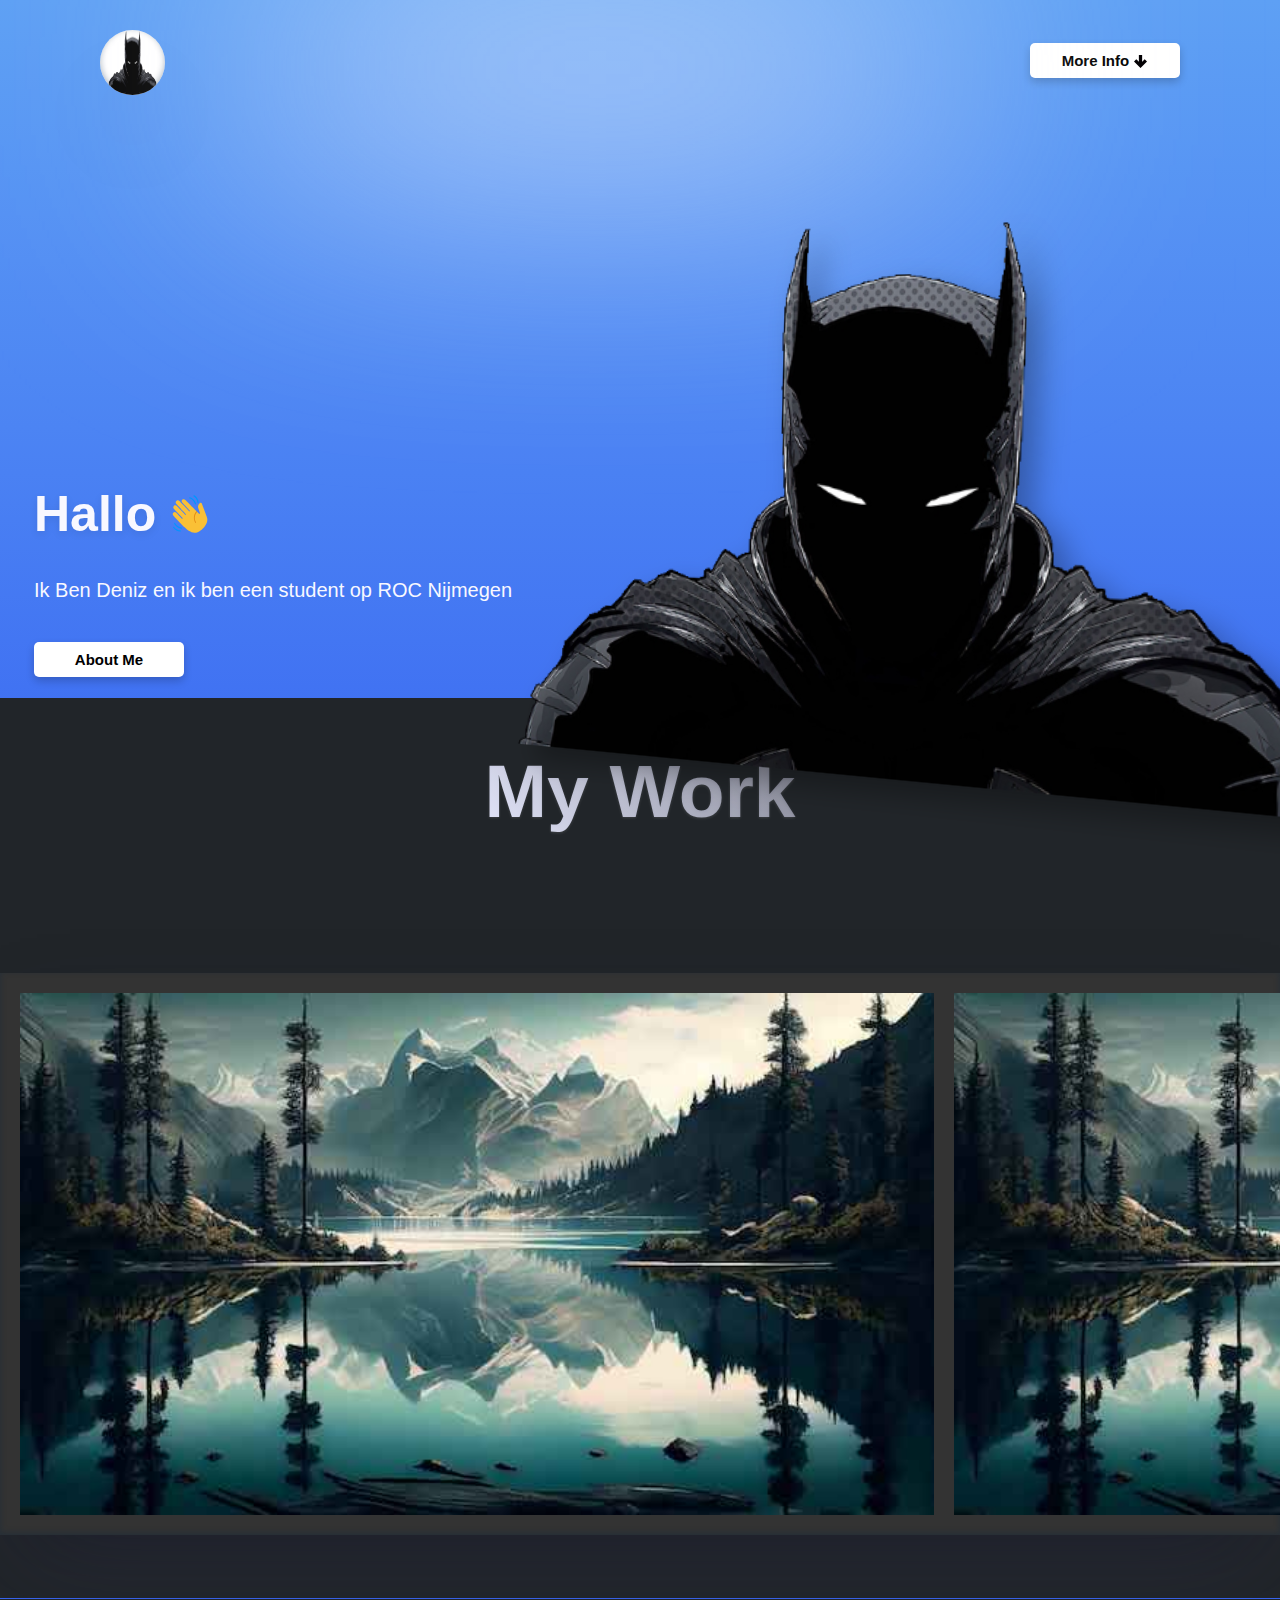
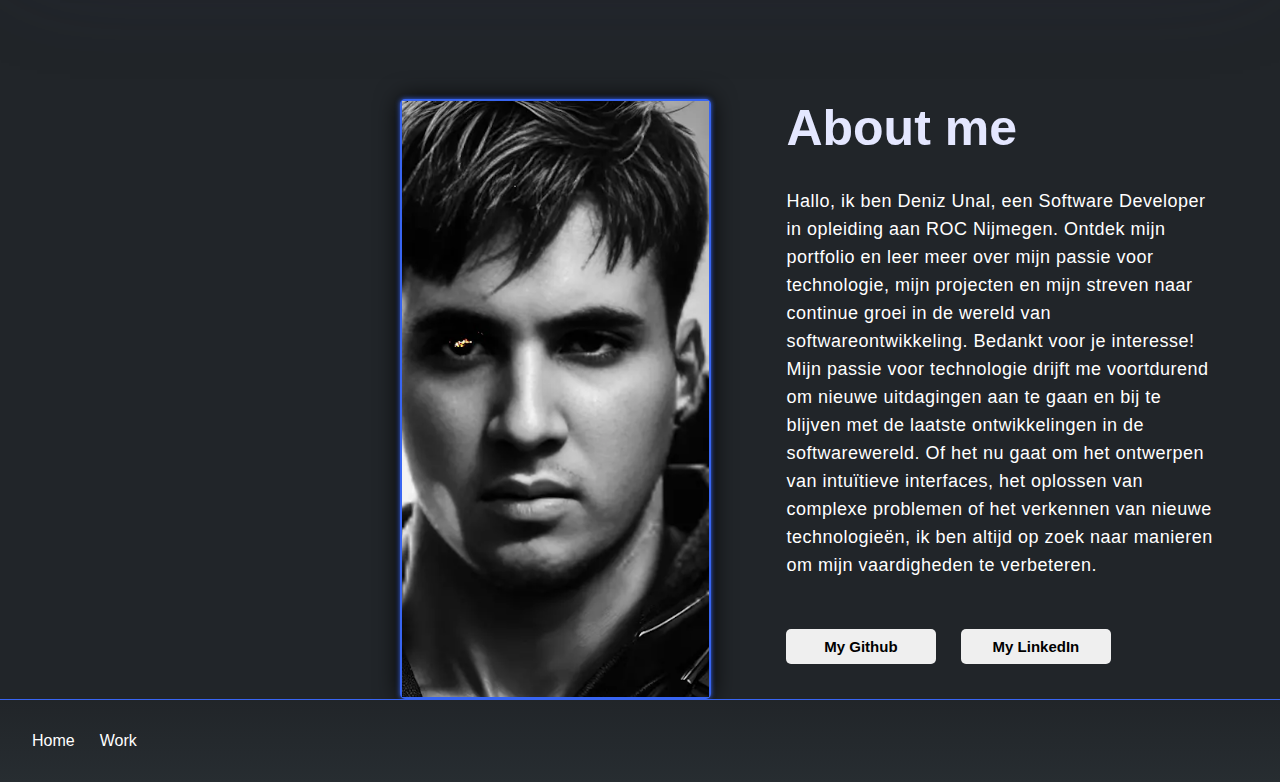
==== portfolio/index.html @ cc17d6c9 "save" ====
<!DOCTYPE html>
<html lang="en">
<head>
    <script src="js/script.js"></script>
    <meta charset="UTF-8">
    <meta name="viewport" content="width=device-width, initial-scale=1.0">
    <title>portfolio</title>
    <link rel="stylesheet" href="css\main.css">    
</head>
<body class="body">
    <div class="header">
        <a href="#bottompart" class="logo">
            <img src="/portfolio/images/batman-default.png" class="avatar">
        </a>
        <div class="headershadow">
        </div>  
        <div class="scrolldownbutton">
            <a href="#middle">
                <button class="scrolldown">More Info
                    <svg class="scrolldownsvg" height="200px" width="200px" version="1.1" id="Capa_1" xmlns="http://www.w3.org/2000/svg" xmlns:xlink="http://www.w3.org/1999/xlink" viewBox="0 0 32 32" xml:space="preserve" fill="#000000"><g id="SVGRepo_bgCarrier" stroke-width="0"></g><g id="SVGRepo_tracerCarrier" stroke-linecap="round" stroke-linejoin="round"></g><g id="SVGRepo_iconCarrier"> <g> <g id="arrow_x5F_down"> <path style="fill:#030104;" d="M32,16.016l-5.672-5.664c0,0-3.18,3.18-6.312,6.312V0h-8.023v16.664l-6.32-6.32L0,16.016L16,32 L32,16.016z"></path> </g> </g> </g></svg>
                </button>
            </a>
        </div>
    </div>
<section id="top" class="toppart">
<div class="container3">
    <div class="container4">
    <div class="underheader">Hallo
        <svg class="wavesvg" width="128" height="128" style="enable-background:new 0 0 128 128;" xmlns="http://www.w3.org/2000/svg" xmlns:xlink="http://www.w3.org/1999/xlink">
            <g>
              <path d="M39.11,79.56c-1.1,1.03-2.21-0.2-2.21-0.2S18.42,59.78,17.22,58.9c-1.69-1.23-5.31-3.16-8.93,0.57 c-1.51,1.55-3.97,5,0.6,10.56c0.99,1.2,29.78,31.54,31.46,33.18c0,0,13.3,12.94,21.35,17.81c2.23,1.35,4.74,2.78,7.67,3.78 c2.92,1,6.22,1.69,9.7,1.69c3.48,0.04,7.09-0.63,10.5-1.88c3.41-1.26,6.59-3.09,9.48-5.2c0.71-0.54,1.43-1.08,2.1-1.66l1.94-1.6 c1.35-1.13,2.61-2.32,3.82-3.53c2.43-2.42,4.62-5.01,6.55-7.66c1.92-2.66,3.55-5.41,4.85-8.15c1.3-2.74,2.21-5.49,2.76-8.09 c0.58-2.59,0.74-5.04,0.65-7.18c-0.02-2.14-0.45-3.97-0.8-5.43c-0.4-1.46-0.83-2.55-1.17-3.27c-0.33-0.72-0.51-1.1-0.51-1.1l0,0 c-0.46-1.29-0.9-2.52-1.29-3.63c-1.1-3.13-2.37-6.64-3.69-10.25c-0.56-1.53-0.82-2.22-0.82-2.22l0.01,0.03 c-4.85-13.17-10.06-26.74-10.06-26.74c-0.79-2.39-3.7-3.22-5.84-1.68c-6.18,4.44-8.07,10.92-5.89,17.83l5.59,15.32 c0.79,1.71-1.39,3.69-2.85,2.5c-4.59-3.74-14.3-14.05-14.3-14.05c-4.34-4.16-28.83-29.27-30.47-30.8 c-3.3-3.07-7.46-4.65-10.63-2.32c-3.24,2.38-4.14,6.06-1.01,10.08c0.85,1.09,25.6,27.24,25.6,27.24c1.44,1.51-0.26,3.65-1.85,2.18 c0,0-30.79-32.12-32.18-33.62c-3.15-3.42-8.21-4.17-11.21-1.35c-2.93,2.75-2.86,7.26,0.34,10.8c1.02,1.12,22.71,24.02,31.39,33.4 c0.58,0.63,1.03,1.47,0.17,2.26c-0.01,0.01-0.88,0.95-2-0.25c-2.36-2.52-25.93-27.08-27.24-28.41C18,35,13.96,33.55,10.71,36.53 c-2.96,2.71-3.44,7.44-0.04,10.78l28.55,30.18C39.22,77.49,40.15,78.59,39.11,79.56z" style="fill:#FAC036;"/>
              <path d="M85.46,54.4l2.41,2.58c0,0-13.79,13.31-4.39,33.75c0,0,1.22,2.59-0.38,3.02c0,0-1.4,0.78-3-3.2 C80.1,90.54,70.61,71.13,85.46,54.4z" style="fill:#E48C15;"/>
            </g>
            <path d="M63.28,10.2 c0,0,5.81,0.88,11.19,6.64c5.38,5.77,7.87,13.18,7.87,13.18" style="fill:none;stroke:#0096FF;stroke-width:4;stroke-linecap:round;stroke-miterlimit:10;"/>
            <path d="M77.44,3.5 c0,0,4.87,2.45,8.63,8.5c3.76,6.05,4.67,13.05,4.67,13.05" style="fill:none;stroke:#0096FF;stroke-width:4;stroke-linecap:round;stroke-miterlimit:10;"/>
            <path d="M35.71,110.73 c0,0-5.86,0.39-12.35-4.09S12.84,95.46,12.84,95.46" style="fill:none;stroke:#0096FF;stroke-width:4;stroke-linecap:round;stroke-miterlimit:10;"/>
            <path d="M31.53,120.56 c0,0-5.44,0.23-11.68-3.22s-10.44-9.12-10.44-9.12" style="fill:none;stroke:#0096FF;stroke-width:4;stroke-linecap:round;stroke-miterlimit:10;"/>
          </svg>
    </div>
    <div class="underunderheader">
            <div class="ikben">Ik Ben Deniz en ik ben een student op ROC Nijmegen</div>
    </div>
        <a href="#bottompart">
            <button class="aboutmebutton">About Me</button>
        </a>
    </button>
</div>
    <div class="glitch">
        <img class="batmanimg" style="transform: scale(0.9) perspective(500px) rotateY(-10deg) rotateX(-0.5deg) rotateZ(1.5deg);" src="/portfolio/images/batman-default.png">
    </div>
</div>
</section>
<section id="middle" class="middlepart">
       <div class="tekstofmywork1">
            <a class="tekstofmywork">My Work</a>
        </div> 
        <div class="undertekst">
            <div class="bar">
                <img class="imgslide" src="images/dummyimg.jpeg" alt="Dummy Image">
                <img class="imgslide" src="images/dummyimg.jpeg" alt="Dummy Image">
                <img class="imgslide" src="images/dummyimg.jpeg" alt="Dummy Image">
                <img class="imgslide" src="images/dummyimg.jpeg" alt="Dummy Image">
                <img class="imgslide" src="images/dummyimg.jpeg" alt="Dummy Image">
                <img class="imgslide" src="images/dummyimg.jpeg" alt="Dummy Image">
            </div>
        </div>
</section>
<section id="bottompart" class="bottompart">
    <div class="container2">
        <div class="fotovanzelf">
            <img class="aboutmeimg" src="images/ai edit.png"> 
        </div>
        <div class="containerfordetext">
        <div class="textboxaboutme">
            <a class="textaboutme1">About me</a>
        </div>
            <div class="infobox">
                <a class="infotext">
                    Hallo, ik ben Deniz Unal, een Software Developer in opleiding aan ROC Nijmegen. Ontdek mijn portfolio en leer meer over mijn passie voor technologie, mijn projecten en mijn streven naar continue groei in de wereld van softwareontwikkeling. Bedankt voor je interesse!
                    Mijn passie voor technologie drijft me voortdurend om nieuwe uitdagingen aan te gaan en bij te blijven met de laatste ontwikkelingen in de softwarewereld. Of het nu gaat om het ontwerpen van intuïtieve interfaces, het oplossen van complexe problemen of het verkennen van nieuwe technologieën, ik ben altijd op zoek naar manieren om mijn vaardigheden te verbeteren.
                </a>
            </div>
            <div class="buttonmycv">
                    <a href="https://github.com/Deniz278">
                        <button class="aboutmebuttons">My Github</button>                        
                    </a>
                    <a href="https://www.linkedin.com/in/deniz-unal-42a9272b0/">
                        <button class="aboutmebuttons">My LinkedIn</button>
                    </a>            
            </div>
        </div>
    </div>
</section>
<footer class="footer">
        <ul class="footerlist">
            <li>
                <a class="footertext" href="#top">Home</a>
            </li>
            <li>
                <a class="footertext" href="#middle">Work</a>
            </li>
            <li></li>
            <li></li>
        </ul>
</footer>
</body>
</html>
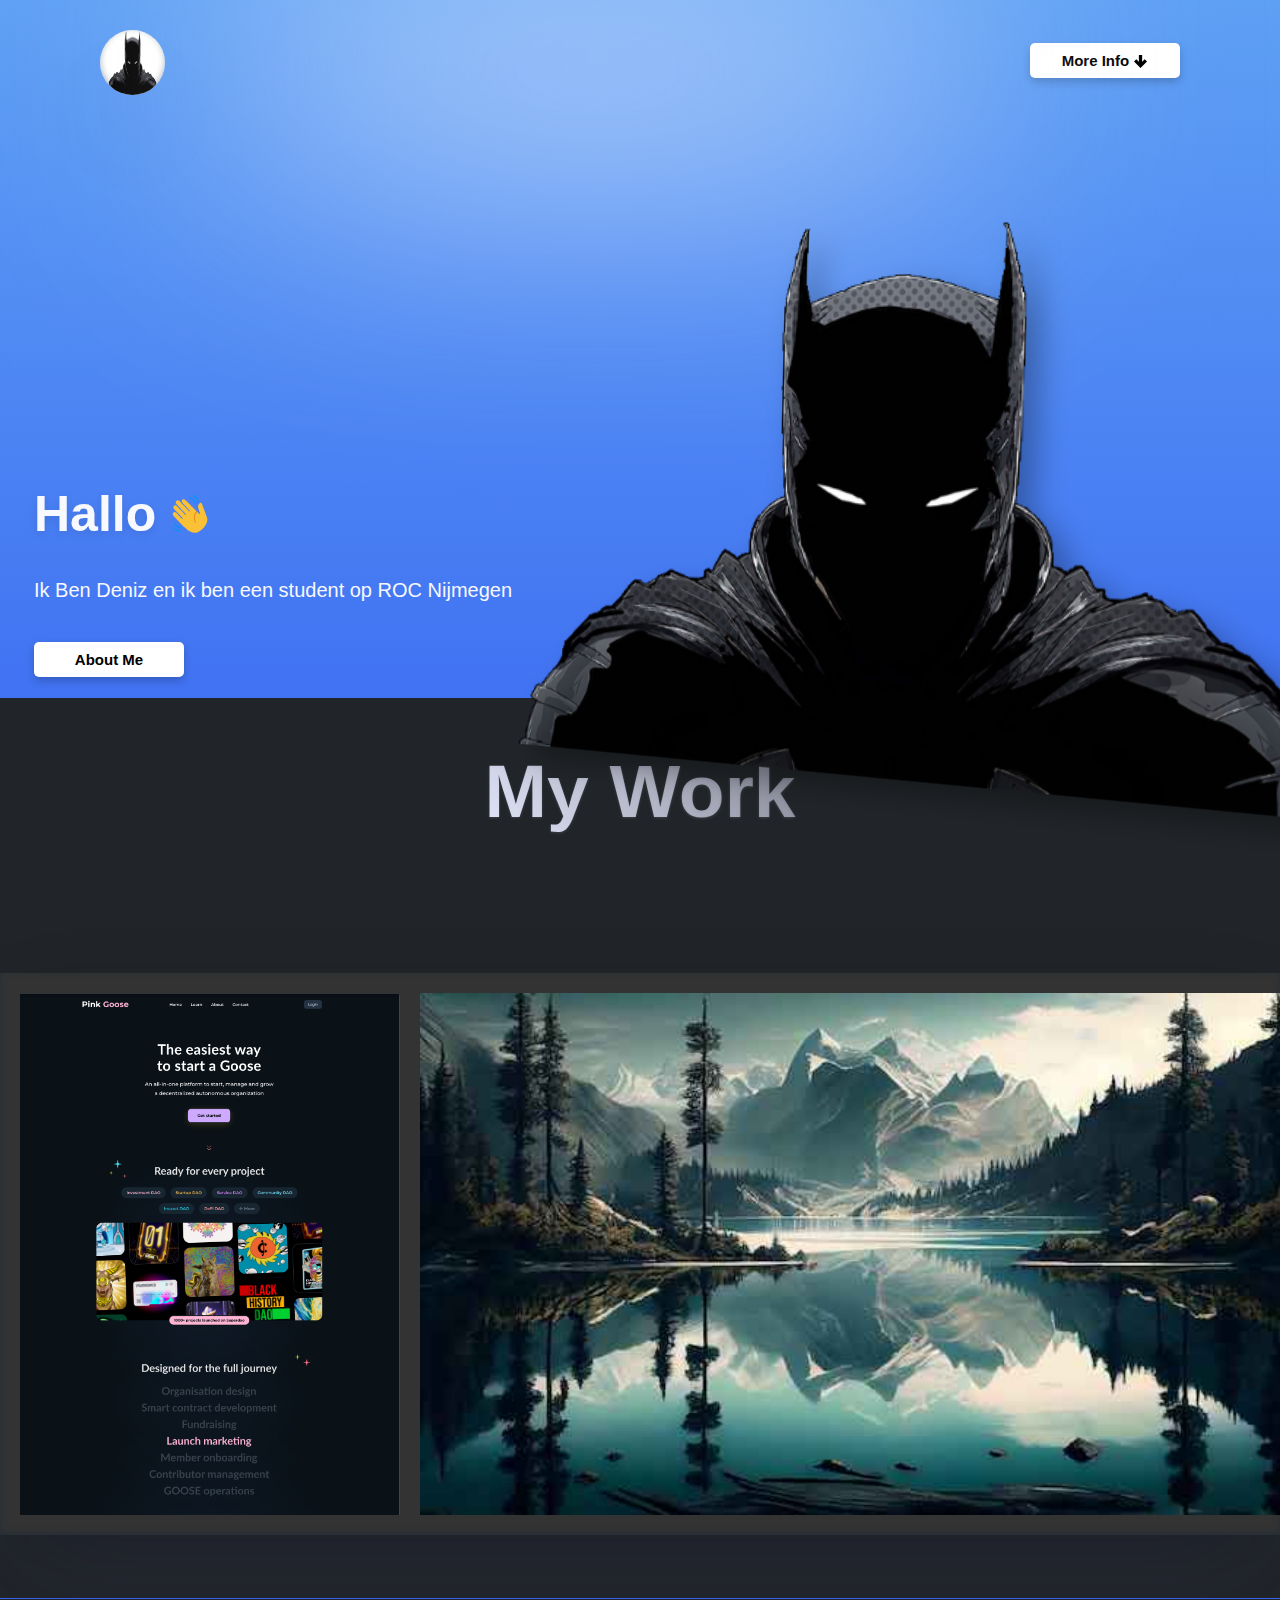
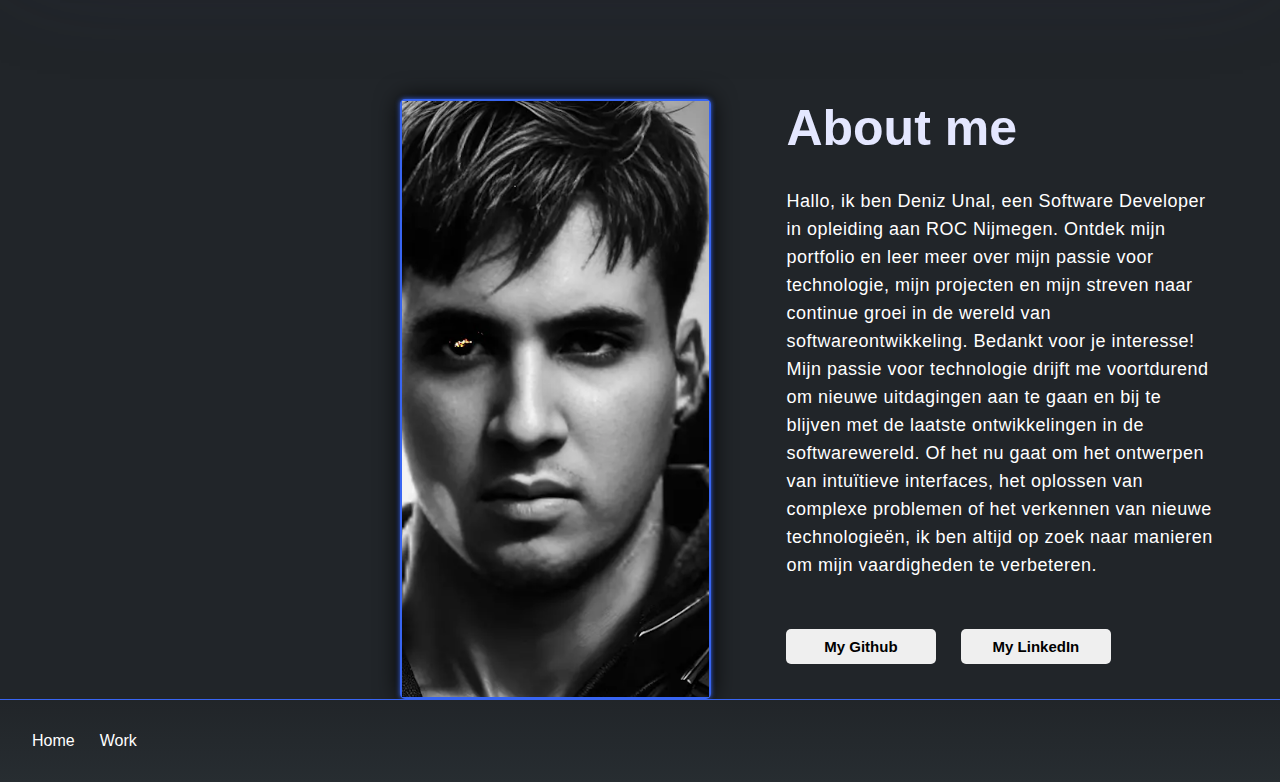
==== commit 1e4f7157: "update" ====
--- a/portfolio/index.html
+++ b/portfolio/index.html
@@ -56,7 +56,7 @@
         </div> 
         <div class="undertekst">
             <div class="bar">
-                <img class="imgslide" src="images/dummyimg.jpeg" alt="Dummy Image">
+                <img class="imgslide" src="images/pinkgoose.png" alt="PinkGoose">
                 <img class="imgslide" src="images/dummyimg.jpeg" alt="Dummy Image">
                 <img class="imgslide" src="images/dummyimg.jpeg" alt="Dummy Image">
                 <img class="imgslide" src="images/dummyimg.jpeg" alt="Dummy Image">
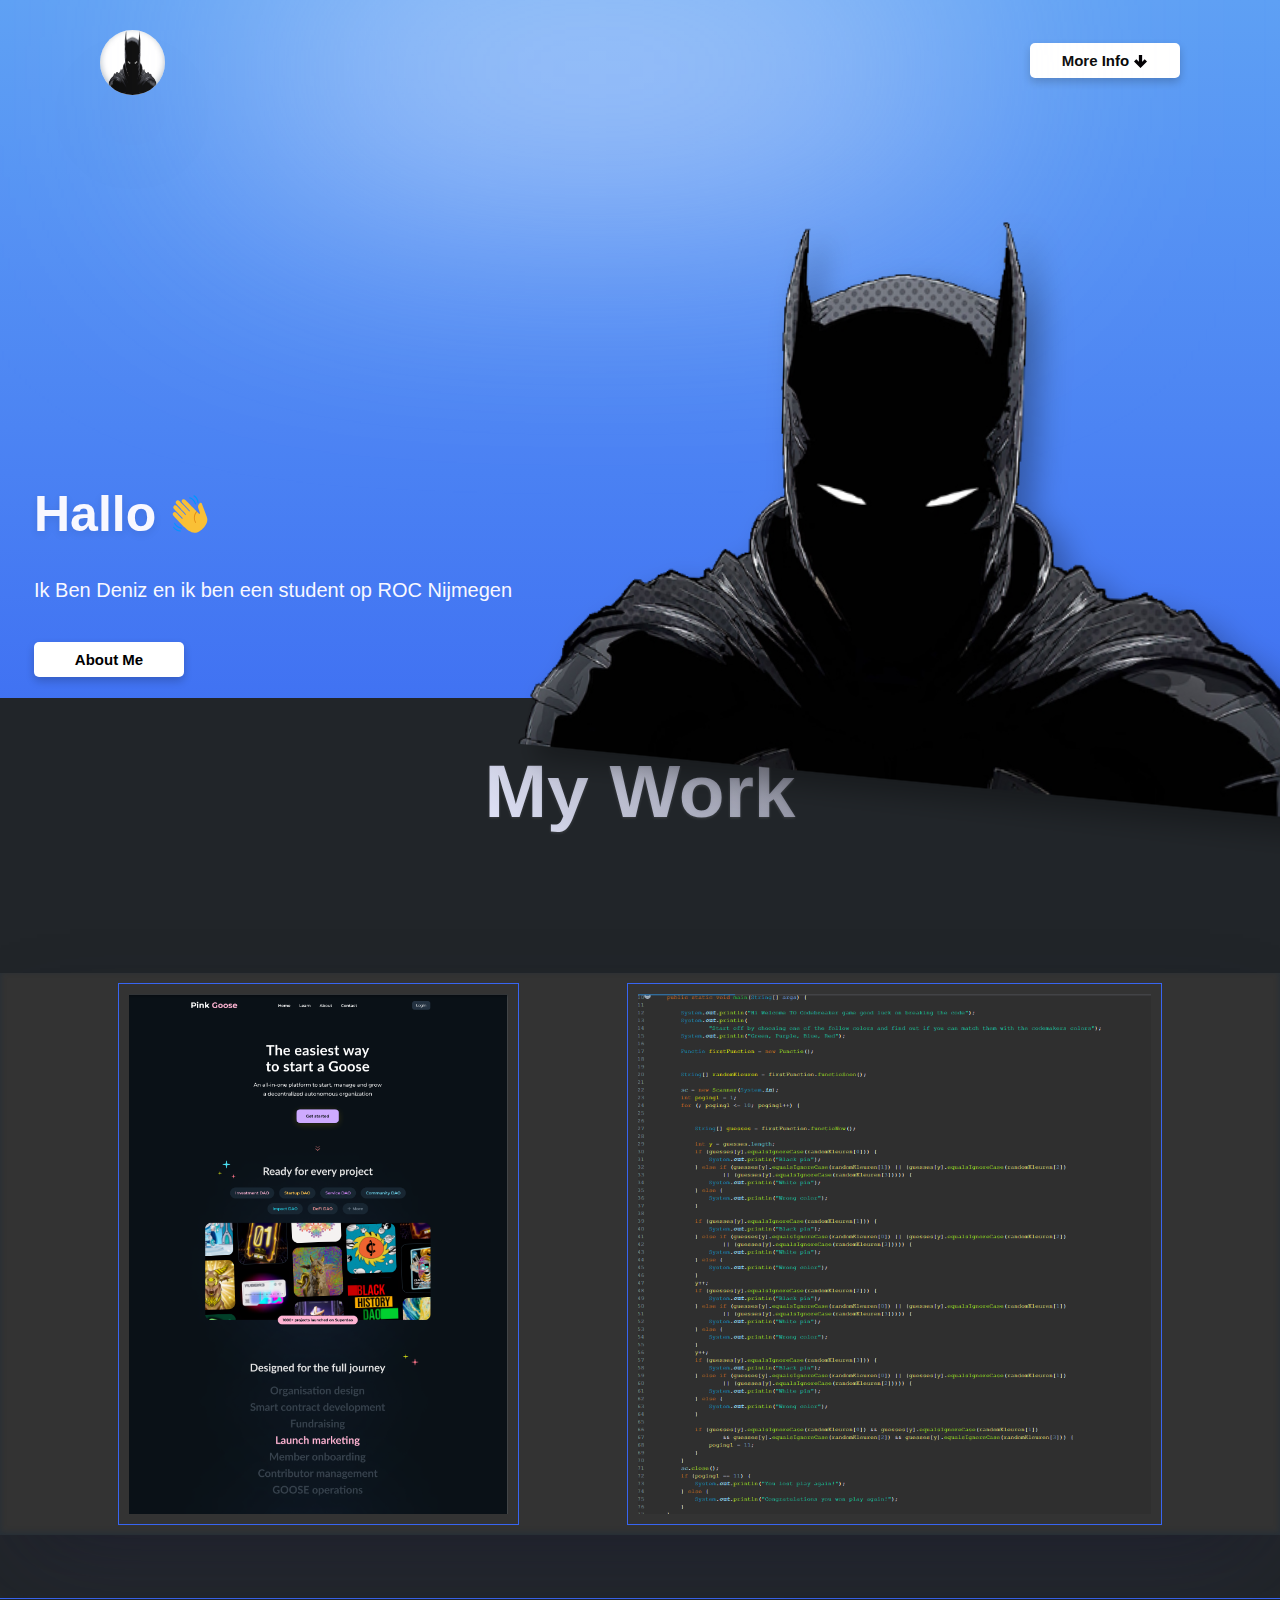
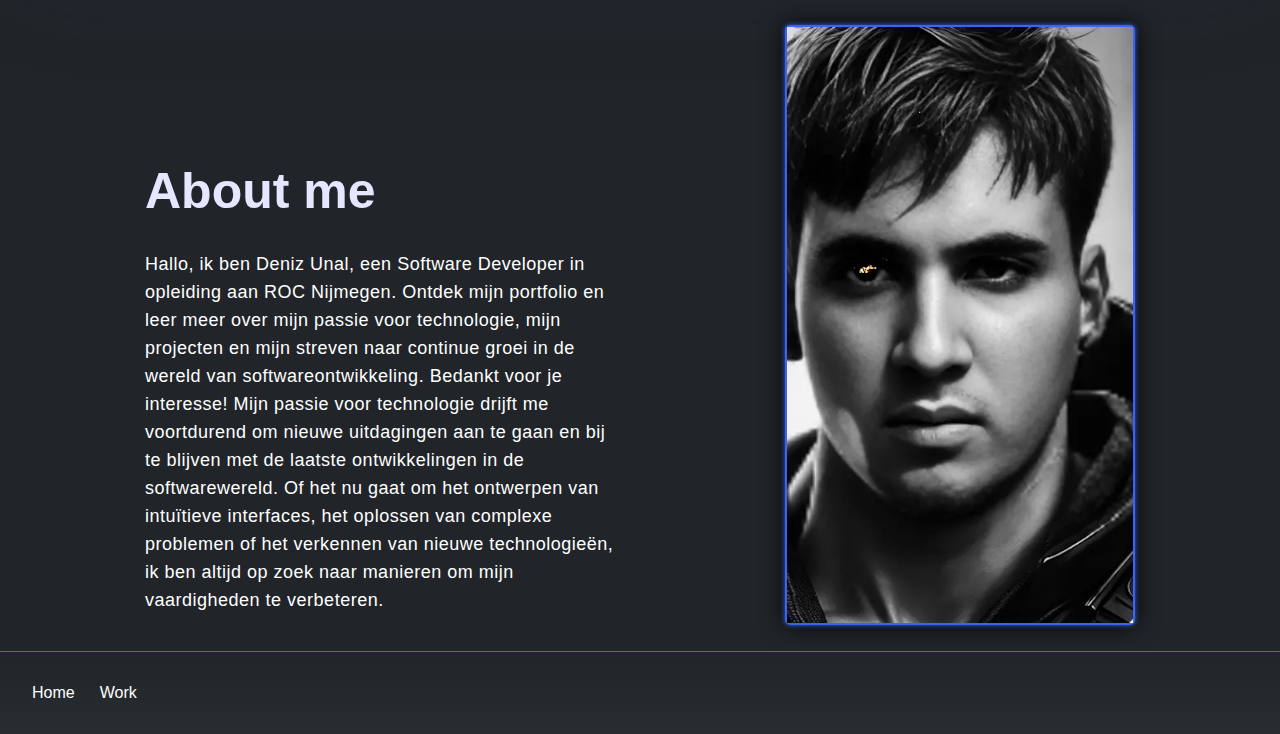
==== commit 3e5f5353: "update" ====
--- a/portfolio/index.html
+++ b/portfolio/index.html
@@ -1,7 +1,6 @@
 <!DOCTYPE html>
 <html lang="en">
 <head>
-    <script src="js/script.js"></script>
     <meta charset="UTF-8">
     <meta name="viewport" content="width=device-width, initial-scale=1.0">
     <title>portfolio</title>
@@ -46,7 +45,7 @@
     </button>
 </div>
     <div class="glitch">
-        <img class="batmanimg" style="transform: scale(0.9) perspective(500px) rotateY(-10deg) rotateX(-0.5deg) rotateZ(1.5deg);" src="/portfolio/images/batman-default.png">
+        <img class="batmanimg" src="/portfolio/images/batman-default.png">
     </div>
 </div>
 </section>
@@ -57,19 +56,12 @@
         <div class="undertekst">
             <div class="bar">
                 <img class="imgslide" src="images/pinkgoose.png" alt="PinkGoose">
-                <img class="imgslide" src="images/dummyimg.jpeg" alt="Dummy Image">
-                <img class="imgslide" src="images/dummyimg.jpeg" alt="Dummy Image">
-                <img class="imgslide" src="images/dummyimg.jpeg" alt="Dummy Image">
-                <img class="imgslide" src="images/dummyimg.jpeg" alt="Dummy Image">
-                <img class="imgslide" src="images/dummyimg.jpeg" alt="Dummy Image">
+                <img class="imgslide" src="images/mastermind.png" alt="Dummy Image">
             </div>
         </div>
 </section>
 <section id="bottompart" class="bottompart">
     <div class="container2">
-        <div class="fotovanzelf">
-            <img class="aboutmeimg" src="images/ai edit.png"> 
-        </div>
         <div class="containerfordetext">
         <div class="textboxaboutme">
             <a class="textaboutme1">About me</a>
@@ -86,8 +78,14 @@
                     </a>
                     <a href="https://www.linkedin.com/in/deniz-unal-42a9272b0/">
                         <button class="aboutmebuttons">My LinkedIn</button>
+                    </a>
+                    <a href="/aboutme.html">
+                        <button class="aboutmebuttons">More about me</button>
                     </a>            
             </div>
+        </div>
+        <div class="fotovanzelf">
+            <img class="aboutmeimg" src="images/ai edit.png"> 
         </div>
     </div>
 </section>
@@ -99,8 +97,6 @@
             <li>
                 <a class="footertext" href="#middle">Work</a>
             </li>
-            <li></li>
-            <li></li>
         </ul>
 </footer>
 </body>
